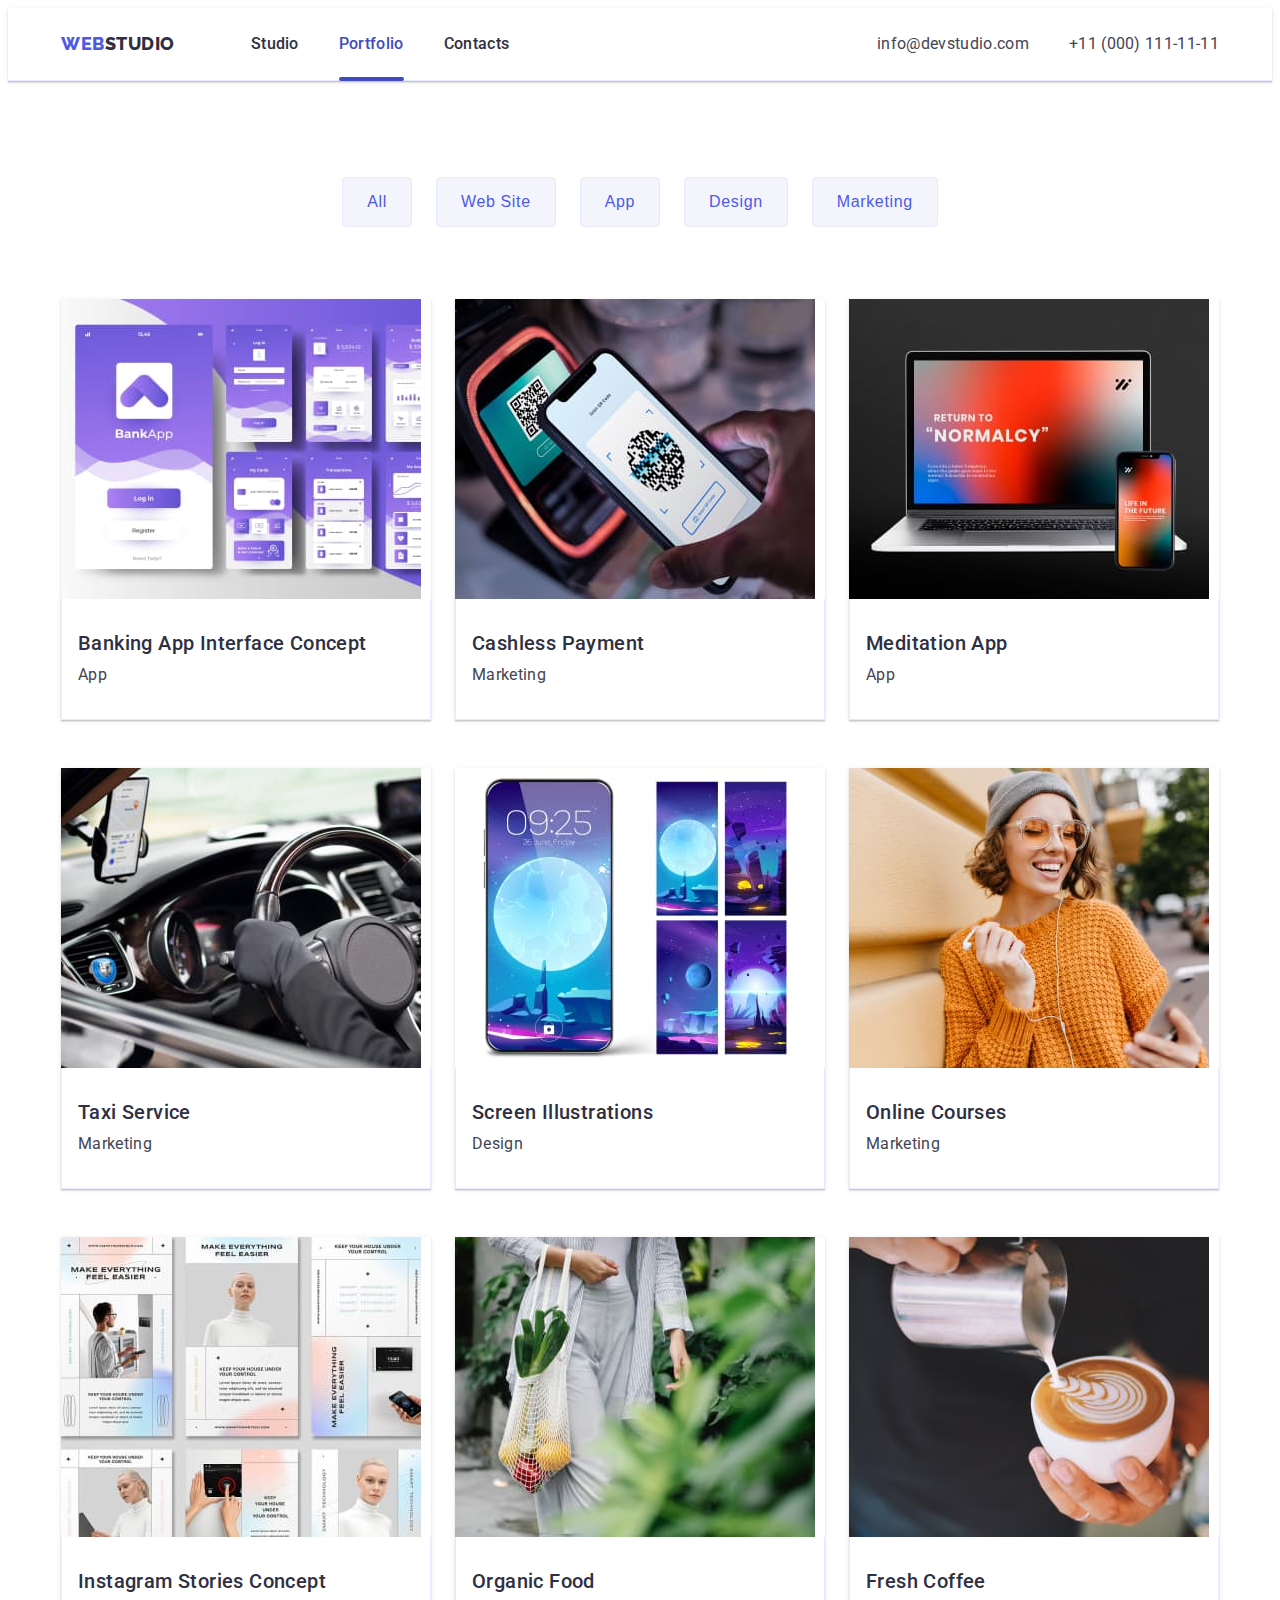
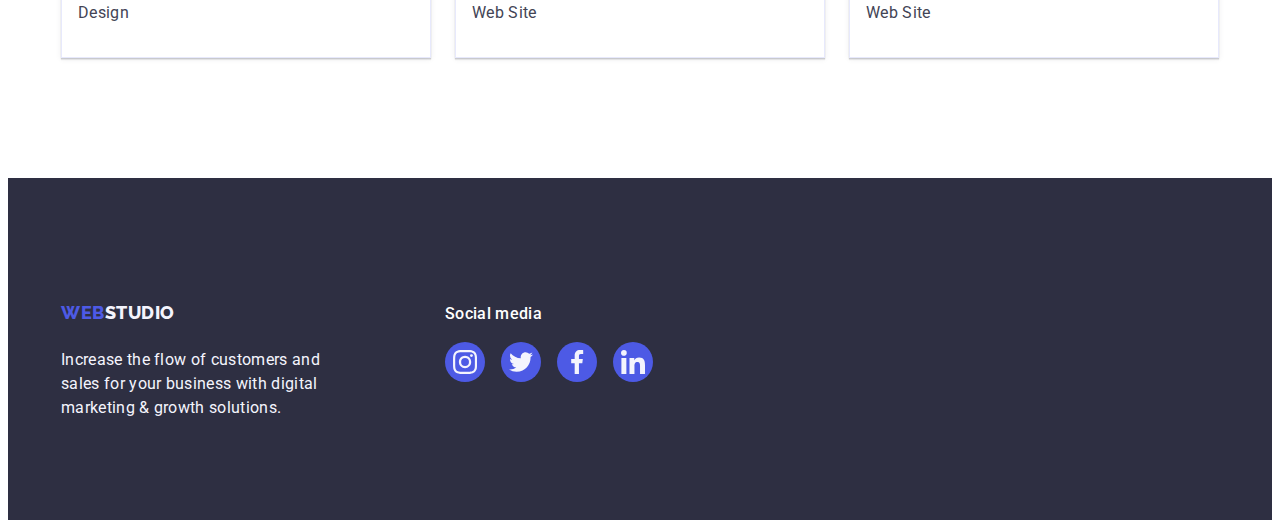
==== portfolio.html @ 73ee8907 "+" ====
<!DOCTYPE html>
<html lang="en">
  <head>
    <meta charset="UTF-8" />
    <meta name="viewport" content="width=device-width, initial-scale=1.0" />
    <title>Web Studio</title>
    <link rel="preconnect" href="https://fonts.googleapis.com" />
    <link rel="preconnect" href="https://fonts.gstatic.com" crossorigin />
    <link
      href="https://fonts.googleapis.com/css2?family=Raleway:wght@800&family=Roboto:wght@400;500;700&display=swap"
      rel="stylesheet"
    />
    <link
      rel="stylesheet"
      href="https://cdnjs.cloudflare.com/ajax/libs/modern-normalize/2.0.0/modern-normalize.min.css"
      integrity="sha512-4xo8blKMVCiXpTaLzQSLSw3KFOVPWhm/TRtuPVc4WG6kUgjH6J03IBuG7JZPkcWMxJ5huwaBpOpnwYElP/m6wg=="
      crossorigin="anonymous"
      referrerpolicy="no-referrer"
    />
    <link rel="stylesheet" href="css/styles.css" />
  </head>
  <body>
    <header class="header-content">
      <div class="container header-container">
        <nav class="header-navigation">
          <a href="./index.html" class="header-logo link"
            >Web<span class="header-logo-accent">Studio</span></a
          >
          <ul class="header-list list">
            <li class="header-list-item">
              <a href="./index.html" class="header-list-link link">Studio</a>
            </li>
            <li class="header-list-item">
              <a class="header-list-link link current" href="./portfolio.html"
                >Portfolio</a
              >
            </li>
            <li class="header-list-item">
              <a class="header-list-link link" href="">Contacts</a>
            </li>
          </ul>
        </nav>
        <address class="address-list-socials">
          <ul class="header-socials list">
            <li class="headr-socials-item">
              <a
                class="header-socials-link link"
                href="mailto:info@devstudio.com"
                >info@devstudio.com</a
              >
            </li>
            <li class="headr-socials-item">
              <a class="header-socials-link link" href="tel:+110001111111"
                >+11 (000) 111-11-11</a
              >
            </li>
          </ul>
        </address>
      </div>
    </header>
    <main>
      <section class="portfolio-content list">
        <div class="container">
          <h1 class="visually-hidden">Projects</h1>
          <ul class="projects-list list">
            <li>
              <button type="button" class="portfolio-item-link link">
                All
              </button>
            </li>
            <li>
              <button type="button" class="portfolio-item-link link">
                Web Site
              </button>
            </li>
            <li>
              <button type="button" class="portfolio-item-link link">
                App
              </button>
            </li>
            <li>
              <button type="button" class="portfolio-item-link link">
                Design
              </button>
            </li>
            <li>
              <button type="button" class="portfolio-item-link link">
                Marketing
              </button>
            </li>
          </ul>
          <ul class="projects list">
            <li class="projects-item list">
              <a href="" class="projects-link link">
                <div class="portfolio-cover">
                  <img
                    class="projects-content"
                    src="./images/Bank.jpg"
                    alt="Banking content"
                    width="360"
                  />
                  <p class="portfolio-cover-text">
                    14 Stylish and User-Friendly App Design Concepts · Task
                    Manager App · Calorie Tracker App · Exotic Fruit Ecommerce
                    App · Cloud Storage App
                  </p>
                </div>
                <div class="portfolio-card">
                  <h2 class="content-logo">Banking App Interface Concept</h2>
                  <p class="logo-info">App</p>
                </div>
              </a>
            </li>
            <li class="projects-item list">
              <a href="" class="projects-link link">
                <div class="portfolio-cover">
                  <img
                    class="projects-content"
                    src="./images/Payment.jpg"
                    alt="Payment"
                    width="360"
                  />
                  <p class="portfolio-cover-text">
                    14 Stylish and User-Friendly App Design Concepts · Task
                    Manager App · Calorie Tracker App · Exotic Fruit Ecommerce
                    App · Cloud Storage App
                  </p>
                </div>
                <div class="portfolio-card">
                  <h2 class="content-logo">Cashless Payment</h2>
                  <p class="logo-info">Marketing</p>
                </div>
              </a>
            </li>
            <li class="projects-item list">
              <a href="" class="projects-link link">
                <div class="portfolio-cover">
                  <img
                    class="projects-content"
                    src="./images/Meditation.jpg"
                    alt="Meditation App"
                    width="360"
                  />
                  <p class="portfolio-cover-text">
                    14 Stylish and User-Friendly App Design Concepts · Task
                    Manager App · Calorie Tracker App · Exotic Fruit Ecommerce
                    App · Cloud Storage App
                  </p>
                </div>
                <div class="portfolio-card">
                  <h2 class="content-logo">Meditation App</h2>
                  <p class="logo-info">App</p>
                </div>
              </a>
            </li>
            <li class="projects-item list">
              <a href="" class="projects-link link">
                <div class="portfolio-cover">
                  <img
                    class="projects-content"
                    src="./images/Taxi.jpg"
                    alt="Taxi Service"
                    width="360"
                  />
                  <p class="portfolio-cover-text">
                    14 Stylish and User-Friendly App Design Concepts · Task
                    Manager App · Calorie Tracker App · Exotic Fruit Ecommerce
                    App · Cloud Storage App
                  </p>
                </div>
                <div class="portfolio-card">
                  <h2 class="content-logo">Taxi Service</h2>
                  <p class="logo-info">Marketing</p>
                </div>
              </a>
            </li>
            <li class="projects-item list">
              <a href="" class="projects-link link">
                <div class="portfolio-cover">
                  <img
                    class="projects-content"
                    src="./images/Screen.jpg"
                    alt="Screen Illustrations"
                    width="360"
                  />
                  <p class="portfolio-cover-text">
                    14 Stylish and User-Friendly App Design Concepts · Task
                    Manager App · Calorie Tracker App · Exotic Fruit Ecommerce
                    App · Cloud Storage App
                  </p>
                </div>
                <div class="portfolio-card">
                  <h2 class="content-logo">Screen Illustrations</h2>
                  <p class="logo-info">Design</p>
                </div>
              </a>
            </li>
            <li class="projects-item list">
              <a href="" class="projects-link link">
                <div class="portfolio-cover">
                  <img
                    class="projects-content"
                    src="./images/Courses.jpg"
                    alt="Online Courses"
                    width="360"
                  />
                  <p class="portfolio-cover-text">
                    14 Stylish and User-Friendly App Design Concepts · Task
                    Manager App · Calorie Tracker App · Exotic Fruit Ecommerce
                    App · Cloud Storage App
                  </p>
                </div>
                <div class="portfolio-card">
                  <h2 class="content-logo">Online Courses</h2>
                  <p class="logo-info">Marketing</p>
                </div>
              </a>
            </li>
            <li class="projects-item list">
              <a href="" class="projects-link link">
                <div class="portfolio-cover">
                  <img
                    class="projects-content"
                    src="./images/Insta.jpg"
                    alt="Instagram Stories Concept"
                    width="360"
                  />
                  <p class="portfolio-cover-text">
                    14 Stylish and User-Friendly App Design Concepts · Task
                    Manager App · Calorie Tracker App · Exotic Fruit Ecommerce
                    App · Cloud Storage App
                  </p>
                </div>
                <div class="portfolio-card">
                  <h2 class="content-logo">Instagram Stories Concept</h2>
                  <p class="logo-info">Design</p>
                </div>
              </a>
            </li>
            <li class="projects-item list">
              <a href="" class="projects-link link">
                <div class="portfolio-cover">
                  <img
                    class="projects-content"
                    src="./images/Food.jpg"
                    alt="Organic Food"
                    width="360"
                  />
                  <p class="portfolio-cover-text">
                    14 Stylish and User-Friendly App Design Concepts · Task
                    Manager App · Calorie Tracker App · Exotic Fruit Ecommerce
                    App · Cloud Storage App
                  </p>
                </div>
                <div class="portfolio-card">
                  <h2 class="content-logo">Organic Food</h2>
                  <p class="logo-info">Web Site</p>
                </div>
              </a>
            </li>
            <li class="projects-item list">
              <a href="" class="projects-link link">
                <div class="portfolio-cover">
                  <img
                    class="projects-content"
                    src="./images/Coffee.jpg"
                    alt="Fresh Coffee"
                    width="360"
                  />
                  <p class="portfolio-cover-text">
                    14 Stylish and User-Friendly App Design Concepts · Task
                    Manager App · Calorie Tracker App · Exotic Fruit Ecommerce
                    App · Cloud Storage App
                  </p>
                </div>
                <div class="portfolio-card">
                  <h2 class="content-logo">Fresh Coffee</h2>
                  <p class="logo-info">Web Site</p>
                </div>
              </a>
            </li>
          </ul>
        </div>
      </section>
    </main>
    <footer class="footer">
      <div class="container footer-container">
        <div class="footer-main-container">
          <a href="./index.html" class="header-logo link"
            >Web<span class="footer-logo link">Studio</span></a
          >
          <p class="footer-down">
            Increase the flow of customers and sales for your business with
            digital marketing & growth solutions.
          </p>
        </div>
        <div class="social-media-block">
          <p class="social-logo">Social media</p>
          <ul class="social-media-list list">
            <li class="social-media-item">
              <a href="" class="social-media-link">
                <svg class="social-media-icon" width="24" height="24">
                  <use href="./images/icons.svg#icon-instagram-2"></use>
                </svg>
              </a>
            </li>
            <li class="social-media-item">
              <a href="" class="social-media-link">
                <svg class="social-media-icon" width="24" height="24">
                  <use href="./images/icons.svg#icon-twitter-1"></use>
                </svg>
              </a>
            </li>
            <li class="social-media-item">
              <a href="" class="social-media-link">
                <svg class="social-media-icon" width="24" height="24">
                  <use href="./images/icons.svg#icon-facebook-1"></use>
                </svg>
              </a>
            </li>
            <li class="social-media-item">
              <a href="" class="social-media-link">
                <svg class="social-media-icon" width="24" height="24">
                  <use href="./images/icons.svg#icon-linkedin-1"></use>
                </svg>
              </a>
            </li>
          </ul>
        </div>
      </div>
    </footer>
  </body>
</html>
---- css/styles.css ----
:root {
  --accent-color: #2e2f42;
  --item-color: #4d5ae5;
  --hero-color: #ffffff;
  --background-color: #f4f4fd;
  --address-color: #434455;
  --target-color: #404bbf;
  --border-color: #8e8f99;
}

p,
h1,
h2,
h3,
h4,
h5,
h6 {
  margin-top: 0;
  margin-bottom: 0;
}

ul,
ol {
  margin-top: 0;
  margin-bottom: 0;
  padding-left: 0;
}

img {
  display: block;
}

.visually-hidden {
  position: absolute;
  width: 1px;
  height: 1px;
  margin: -1px;
  border: 0;
  padding: 0;

  white-space: nowrap;
  clip-path: inset(100%);
  clip: rect(0 0 0 0);
  overflow: hidden;
}

.container {
  width: 100%;
  max-width: 1158px;
  padding: 0 15px;
  margin: 0 auto;
}

body {
  font-family: "Roboto", sans-serif;
  color: #434455;
  background-color: #fff;
}

.link {
  text-decoration: none;
}

.list {
  list-style: none;
}

.border-container {
  border-bottom: 1px solid #e7e9fc;
}

/*----------HEADER---------*/

.header-content {
  margin: 0 auto;
  width: 100%;
  max-width: 1440px;
  border-bottom: 1px solid #e7e9fc;
  box-shadow: 0px 1px 6px 0px rgba(46, 47, 66, 0.08),
    0px 1px 1px 0px rgba(46, 47, 66, 0.16),
    0px 2px 1px 0px rgba(46, 47, 66, 0.08);
}

.header-container {
  display: flex;
  align-items: center;
}

.header-navigation {
  display: flex;
  align-items: center;
}

.header-list {
  display: flex;
  gap: 40px;
}

.header-list-item {
  width: calc((100% - 40 * 2) / 3);
}

.header-logo {
  color: var(--item-color);
  font-size: 18px;
  font-weight: 800;
  font-family: "Raleway", sans-serif;
  line-height: 1.17;
  letter-spacing: 0.03em;
  text-transform: uppercase;
  margin-right: 76px;
  padding: 24px 0;
  display: block;
}

.header-logo-accent {
  color: var(--accent-color);
}

.current {
  position: relative;
  color: var(--target-color);
  transition: color 250ms cubic-bezier(0.4, 0, 0.2, 1);
}

.current::after {
  content: "";
  position: absolute;
  bottom: -1px;
  left: 0;
  width: 100%;
  height: 4px;
  border-radius: 2px;
  background-color: var(--target-color);
}

.header-list-link {
  color: var(--accent-color);
  font-size: 16px;
  font-weight: 500;
  line-height: 1.5;
  letter-spacing: 0.02em;
  display: block;
  padding-bottom: 24px;
  padding-top: 24px;
  transition: color 250ms cubic-bezier(0.4, 0, 0.2, 1);
}

.header-list-link:hover,
.header-list-link:focus {
  color: var(--target-color);
}

.header-list-link:is(:hover, :focus),
.current {
  color: var(--target-color);
}

.address-list-socials {
  font-style: normal;
}

.header-socials {
  display: flex;
  gap: 40px;
}

.header-socials-link {
  color: var(--address-color);
  font-size: 16px;
  font-weight: 400;
  line-height: 1.5;
  letter-spacing: 0.02em;
  padding: 24px 0;
  display: block;
  transition: color 250ms cubic-bezier(0.4, 0, 0.2, 1);
}

.header-socials-link:hover,
.header-socials-link:focus {
  color: #404bbf;
}

.address-list-socials {
  margin-left: auto;
}

/*----------HERO---------*/

.hero {
  background-color: var(--accent-color);
  margin: 0 auto;
  width: 100%;
  max-width: 1440px;
  padding-top: 188px;
  padding-bottom: 188px;
  background-image: linear-gradient(
      rgba(46, 47, 66, 0.7),
      rgba(46, 47, 66, 0.7)
    ),
    url(../images/people-office1.jpg);
  background-repeat: no-repeat;
  background-position: center;
  background-size: cover;
}

.hero-title {
  color: var(--hero-color);
  text-align: center;
  font-size: 56px;
  font-weight: 700;
  line-height: 1.07;
  letter-spacing: 0.02em;
  margin: 0 auto;
  width: 100%;
  max-width: 496px;
  margin-bottom: 48px;
}
.hero-btn {
  color: var(--hero-color);
  font-size: 16px;
  font-family: inherit;
  font-weight: 500;
  line-height: 1.5;
  letter-spacing: 0.04em;
  cursor: pointer;
  background-color: var(--item-color);
  padding: 16px 32px;
  border-radius: 4px;
  display: block;
  margin: 0 auto;
  border: none;
  min-width: 169px;
  transition: background-color 250ms cubic-bezier(0.4, 0, 0.2, 1);
}

.hero-btn:hover,
.hero-btn:focus {
  background-color: var(--target-color);
}

/*----------Advantages---------*/

.advantages {
  background-color: var(--hero-color);
  padding: 120px 0;
}

.advantages-block {
  width: 264px;
  height: 112px;
  border-radius: 4px;
  background-color: var(--background-color);
  margin-bottom: 8px;
  display: flex;
  align-items: center;
  justify-content: center;
}

.advantages-icon {
  fill: var(--accent-color);
}

.advantages-item {
  width: calc((100% - 24px * 3) / 4);
}

.head-list {
  display: flex;
  gap: 24px;
}

.advantages-subtitle {
  color: var(--accent-color);
  font-size: 20px;
  font-weight: 500;
  line-height: 1.2;
  letter-spacing: 0.02em;
  margin-bottom: 8px;
}
.advantages-item-text {
  color: #434455;
  font-size: 16px;
  line-height: 1.5;
  letter-spacing: 0.02em;
}

/*----------Content---------*/

.content-item {
  padding-bottom: 120px;
}

.webcontent-title {
  color: var(--accent-color);
  text-align: center;
  font-size: 36px;
  font-weight: 700;
  line-height: 1.11;
  letter-spacing: 0.02em;
  text-transform: capitalize;
  margin-bottom: 72px;
}

.content-list {
  display: flex;
  gap: 24px;
}

.content-list-img {
  width: calc(100% - 24px * 2) / 3;
}

/* -----TEAM----- */

.our-team {
  background-color: var(--background-color);
  padding-top: 120px;
  padding-bottom: 120px;
}

.team {
  display: flex;
  gap: 24px;
}

.our-team-item {
  width: 40px;
  height: 40px;
}

.our-team-link:hover,
.our-team-link:focus {
  background-color: var(--target-color);
}

.our-team-link {
  width: 100%;
  height: 100%;
  display: flex;
  align-items: center;
  justify-content: center;
  background-color: var(--item-color);
  border-radius: 50%;
  transition: background-color 250ms cubic-bezier(0.4, 0, 0.2, 1);
}

.our-team-icon {
  fill: var(--background-color);
}

.list-team-info {
  background-color: #ffffff;
  border-radius: 0px 0px 4px 4px;
  width: calc((100% - 24px * 3) / 4);
  box-shadow: 0px 2px 1px 0px rgba(46, 47, 66, 0.08),
    0px 1px 1px 0px rgba(46, 47, 66, 0.16),
    0px 1px 6px 0px rgba(46, 47, 66, 0.08);
}

.team-list-item {
  color: var(--accent-color);
  text-align: center;
  font-size: 20px;
  font-weight: 500;
  line-height: 1.2;
  letter-spacing: 0.02em;
  margin-bottom: 8px;
}
.team-item {
  color: #434455;
  text-align: center;
  font-size: 16px;
  line-height: 1.5;
  letter-spacing: 0.02em;
  margin-bottom: 8px;
}

.list-team {
  padding: 32px 0;
  align-items: center;
  justify-content: center;
}

.team-list-icons {
  display: flex;
  gap: 24px;
  justify-content: center;
}

/* -----Customers----- */

.customers {
  background-color: var(--hero-color);
  padding-top: 120px;
  padding-bottom: 120px;
}

.customers-logo {
  color: var(--accent-color);
  text-align: center;
  font-size: 36px;
  font-style: normal;
  font-weight: 700;
  line-height: 1.11;
  letter-spacing: 0.02em;
  text-transform: capitalize;
  margin-bottom: 72px;
}

.customers-container {
  width: 168px;
  height: 88px;
  border-radius: 4px;
  border: 1px solid #8e8f99;
}

.customers-list {
  display: flex;
  gap: 24px;
  width: calc(100% - 24px * 5) / 6;
}

.customers-item {
  width: 168px;
  height: 88px;
}

.customers-link {
  color: var(--border-color);
  width: 100%;
  height: 100%;
  display: flex;
  align-items: center;
  justify-content: center;
  border-radius: 4px;
  border: 1px solid var(--border-color);
  transition: border-color 250ms cubic-bezier(0.4, 0, 0.2, 1),
    color 250ms cubic-bezier(0.4, 0, 0.2, 1);
}

.customers-icon {
  fill: currentColor;
  transition: fill 250ms;
  animation-timing-function: cubic-bezier(0.4, 0, 0.2, 1);
}

.customers-link:is(:hover, :focus) .customers-icon {
  fill: var(--target-color);
}

.customers-link:hover,
.customers-link:focus {
  color: var(--target-color);
  border-color: var(--target-color);
}
.customers-icon {
  fill: currentColor;
}

/* -----FOOTER----- */

.footer {
  background-color: var(--accent-color);
  padding-top: 100px;
  padding-bottom: 100px;
}

.social-logo {
  color: var(--hero-color);
  font-size: 16px;
  font-style: normal;
  font-weight: 500;
  line-height: 1.5;
  letter-spacing: 0.02em;
  margin-bottom: 16px;
}

.social-media-list {
  display: flex;
  gap: 16px;
}

.social-media-link {
  width: 100%;
  height: 100%;
  display: flex;
  align-items: center;
  justify-content: center;
  border-radius: 50%;
  background-color: var(--item-color);
  transition: background-color 250ms cubic-bezier(0.4, 0, 0.2, 1);
}

.social-media-link:hover,
.social-media-link:focus {
  background-color: #31d0aa;
}

.social-media-item {
  width: 40px;
  height: 40px;
}
.social-media-icon {
  fill: var(--background-color);
}

.header-logo {
  display: inline-block;
}

.footer-logo {
  color: var(--background-color);
  font-size: 18px;
  font-family: Raleway;
  font-weight: 800;
  line-height: 1.16;
  letter-spacing: 0.03em;
  text-transform: uppercase;
}

.footer-down {
  color: var(--background-color);
  font-size: 16px;
  line-height: 1.5;
  letter-spacing: 0.02em;
  max-width: 264px;
}

.footer-container {
  display: flex;
  align-items: baseline;
}

.footer-main-container {
  display: block;
  margin-right: 120px;
}

/*----------Portfolio---------*/

.portfolio-content {
  padding-top: 96px;
  padding-bottom: 120px;
}

/* -----Projects----- */

.projects-list {
  display: flex;
  gap: 24px;
  margin-bottom: 72px;
  justify-content: center;
}

.portfolio-cover {
  position: relative;
  overflow: hidden;
}

.portfolio-cover:hover .portfolio-cover-text {
  transform: translateY(0%);
}

.portfolio-cover-text {
  color: var(--background-color);
  top: 0;
  left: 0;
  height: 100%;
  padding: 40px 32px;
  font-size: 16px;
  font-style: normal;
  font-weight: 400;
  line-height: 1.5;
  letter-spacing: 0.02em;
  position: absolute;
  background-color: var(--item-color);
  transform: translateY(100%);
  transition: transform 250ms cubic-bezier(0.4, 0, 0.2, 1);
}

.portfolio-item-link {
  color: var(--item-color);
  text-align: center;
  font-size: 16px;
  font-style: normal;
  font-weight: 500;
  line-height: 1.5;
  letter-spacing: 0.04em;
  cursor: pointer;
  background-color: var(--background-color);
  border: 1px solid #e7e9fc;
  display: block;
  padding: 12px 24px;
  border-radius: 4px;
  transition: color 250ms cubic-bezier(0.4, 0, 0.2, 1),
    background-color 250ms cubic-bezier(0.4, 0, 0.2, 1),
    border-color 250ms cubic-bezier(0.4, 0, 0.2, 1),
    box-shadow 250ms cubic-bezier(0.4, 0, 0.2, 1);
}

.portfolio-item-link:hover,
.portfolio-item-link:focus {
  color: #ffffff;
  background-color: #404bbf;
  border: 1px solid transparent;
  box-shadow: 0px 3px 1px rgba(0, 0, 0, 0.1), 0px 2px 1px rgba(0, 0, 0, 0.08),
    0px 2px 2px rgba(0, 0, 0, 0.12);
}

.projects-item {
  background-color: #fff;
  width: calc((100% - 48px) / 3);
  box-shadow: 0px 2px 1px 0px rgba(46, 47, 66, 0.08),
    0px 1px 1px 0px rgba(46, 47, 66, 0.16),
    0px 1px 6px 0px rgba(46, 47, 66, 0.08);
}
.content-logo {
  color: var(--accent-color);
  font-size: 20px;
  font-weight: 500;
  line-height: 1.2;
  letter-spacing: 0.02em;
  margin-bottom: 8px;
}
.logo-info {
  color: var(--address-color);
  font-size: 16px;
  font-weight: 400;
  line-height: 1.5;
  letter-spacing: 0.02em;
}

.projects {
  display: flex;
  flex-wrap: wrap;
  gap: 48px 24px;
}

.projects-link {
  display: block;
  transition: box-shadow 250ms cubic-bezier(0.4, 0, 0.2, 1);
}

.projects-link:hover,
.projects-link:focus {
  transform: translateY(0%);
  box-shadow: 0px 1px 6px rgba(46, 47, 66, 0.08),
    0px 1px 1px rgba(46, 47, 66, 0.16), 0px 2px 1px rgba(46, 47, 66, 0.08);
}

.projects-link:focus .portfolio-cover-text {
  transform: translateY(0%);
}

.portfolio-card {
  padding: 32px 16px;
  border: 1px solid #e7e9fc;
  border-top: none;
}

/* -----Modal----- */

.backdrop {
  position: fixed;
  width: 100%;
  height: 100%;
  top: 0;
  background-color: rgba(46, 47, 66, 0.4);
  transition: opacity 250ms cubic-bezier(0.4, 0, 0.2, 1),
    visibility 250ms cubic-bezier(0.4, 0, 0.2, 1);
}

.modal {
  width: 408px;
  min-height: 584px;
  background-color: #fcfcfc;
  border-radius: 4px;
  box-shadow: 0px 2px 1px 0px rgba(0, 0, 0, 0.2),
    0px 1px 3px 0px rgba(0, 0, 0, 0.12), 0px 1px 1px 0px rgba(0, 0, 0, 0.14);
  position: absolute;
  top: 50%;
  left: 50%;
  transform: translate(-50%, -50%) scaleY(1);
  transition: transform 250ms cubic-bezier(0.4, 0, 0.2, 1);
}

.backdrop.is-hidden .modal {
  transform: translate(-50%, -50%) scaleY(0);
}

.modal-close-btn {
  background-color: #e7e9fc;
  border: 1px solid rgba(0, 0, 0, 0.1);
  border: none;
  position: absolute;
  padding: 0;
  width: 24px;
  height: 24px;
  top: 24px;
  right: 24px;
  display: flex;
  align-items: center;
  justify-content: center;
  border-radius: 50%;
  cursor: pointer;
  transition: background-color 250ms cubic-bezier(0.4, 0, 0.2, 1),
    border 250ms cubic-bezier(0.4, 0, 0.2, 1);
}

.modal-close-icon {
  fill: var(--accent-color);
  transition: background-color 250ms;
  animation-timing-function: cubic-bezier(0.4, 0, 0.2, 1);
  transition: fill 250ms cubic-bezier(0.4, 0, 0.2, 1);
}

.modal-close-btn:is(:hover, :focus) .modal-close-icon {
  fill: var(--hero-color);
}

.modal-close-btn:is(:hover, :focus) {
  background-color: var(--target-color);
  border: none;
}

.is-hidden {
  opacity: 0;
  visibility: hidden;
  pointer-events: none;
}
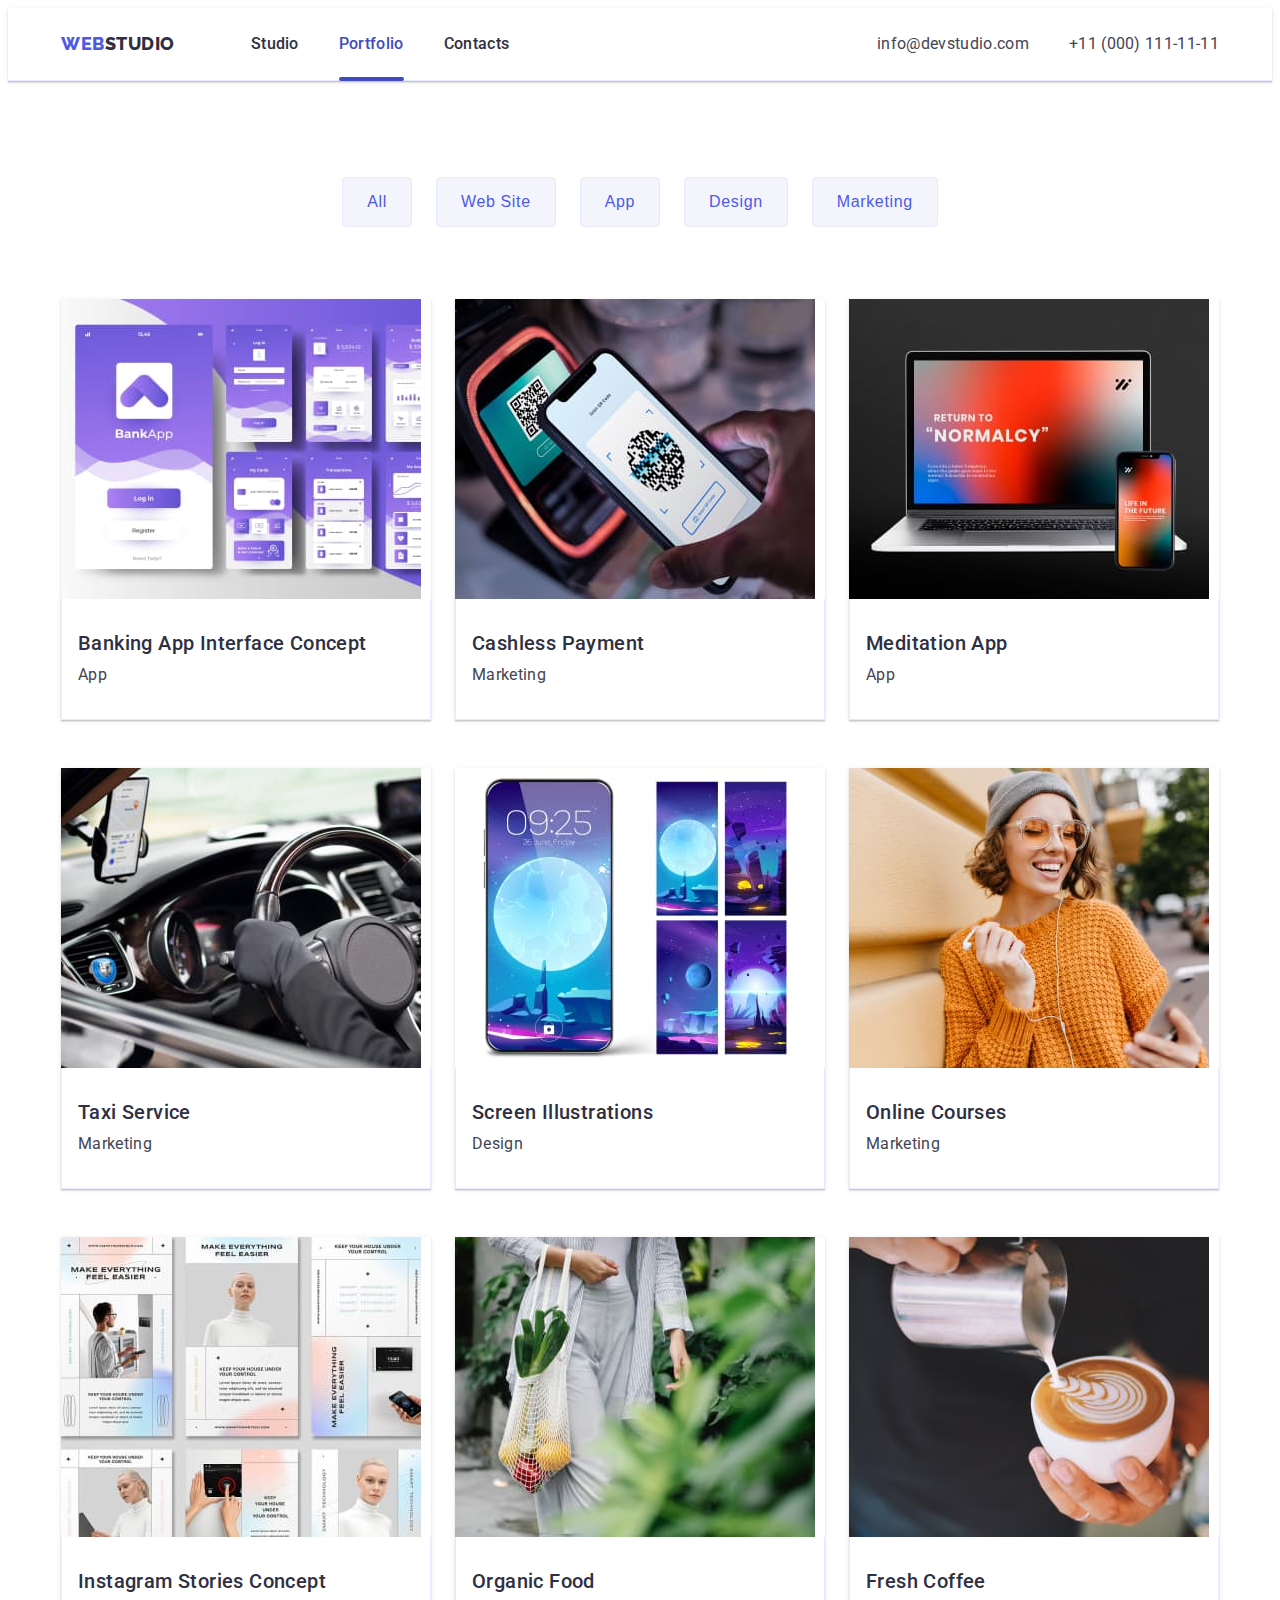
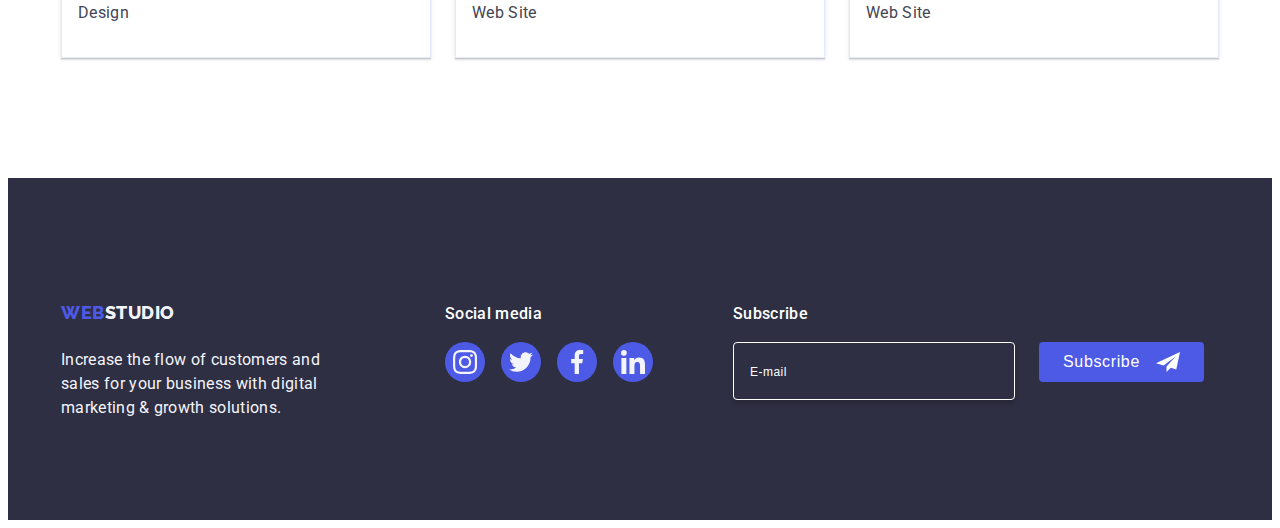
==== commit 9f1317d9: "+" ====
--- a/portfolio.html
+++ b/portfolio.html
@@ -327,6 +327,25 @@
             </li>
           </ul>
         </div>
+        <div class="footer-subscribe">
+          <p class="footer-text">Subscribe</p>
+          <form class="footer-form">
+            <label aria-label="email">
+              <input
+                type="email"
+                name="footer-email"
+                class="footer-input"
+                placeholder="E-mail"
+              />
+            </label>
+            <button type="submit" class="footer-form-btn">
+              Subscribe
+              <svg class="subscribe-icon" width="24" height="24">
+                <use href="./images/icons.svg#icon-subscribe"></use>
+              </svg>
+            </button>
+          </form>
+        </div>
       </div>
     </footer>
   </body>
--- a/css/styles.css
+++ b/css/styles.css
@@ -72,9 +72,6 @@
 /*----------HEADER---------*/
 
 .header-content {
-  margin: 0 auto;
-  width: 100%;
-  max-width: 1440px;
   border-bottom: 1px solid #e7e9fc;
   box-shadow: 0px 1px 6px 0px rgba(46, 47, 66, 0.08),
     0px 1px 1px 0px rgba(46, 47, 66, 0.16),
@@ -418,12 +415,11 @@
 .customers-list {
   display: flex;
   gap: 24px;
-  width: calc(100% - 24px * 5) / 6;
 }
 
 .customers-item {
-  width: 168px;
   height: 88px;
+  width: calc((100% - 24px * 5) / 6);
 }
 
 .customers-link {
@@ -505,8 +501,20 @@
   fill: var(--background-color);
 }
 
-.header-logo {
+.social-media-block {
+  margin-right: 80px;
+}
+
+.header-logo-footer {
   display: inline-block;
+  color: var(--item-color);
+  font-size: 18px;
+  font-weight: 800;
+  font-family: "Raleway", sans-serif;
+  line-height: 1.17;
+  letter-spacing: 0.03em;
+  text-transform: uppercase;
+  margin-bottom: 17.5px;
 }
 
 .footer-logo {
@@ -537,6 +545,71 @@
   margin-right: 120px;
 }
 
+.footer-text {
+  color: var(--white, #fff);
+  font-size: 16px;
+  font-weight: 500;
+  line-height: 1.5;
+  letter-spacing: 0.02em;
+  margin-bottom: 16px;
+}
+
+.footer-form {
+  display: flex;
+}
+
+.footer-subscribe {
+  flex-grow: 1;
+}
+
+.footer-input {
+  width: 264px;
+  height: 40px;
+  padding: 8px 0 8px 16px;
+  background-color: transparent;
+  border-radius: 4px;
+  border: 1px solid #fff;
+  box-shadow: 0px 4px 4px 0px rgba(0, 0, 0, 0.15);
+  margin-right: 24px;
+}
+
+.footer-input::placeholder {
+  color: var(--white, #fff);
+  font-size: 12px;
+  font-weight: 400;
+  line-height: 2;
+  letter-spacing: 0.04em;
+}
+
+.footer-form-btn {
+  padding: 8px 24px;
+  color: #fff;
+  text-align: center;
+  font-size: 16px;
+  letter-spacing: 0.04em;
+  font-weight: 500;
+  line-height: 1.5;
+  border-radius: 4px;
+  background: #4d5ae5;
+  height: 40px;
+  min-width: 165px;
+  display: flex;
+  justify-content: center;
+  align-items: center;
+  cursor: pointer;
+  border: none;
+}
+
+.footer-form-btn:is(:hover, :focus) {
+  background-color: var(--target-color);
+  transition: background-color 250ms cubic-bezier(0.4, 0, 0.2, 1);
+}
+
+.subscribe-icon {
+  margin-left: 16px;
+  fill: var(--hero-color);
+}
+
 /*----------Portfolio---------*/
 
 .portfolio-content {
@@ -556,10 +629,6 @@
 .portfolio-cover {
   position: relative;
   overflow: hidden;
-}
-
-.portfolio-cover:hover .portfolio-cover-text {
-  transform: translateY(0%);
 }
 
 .portfolio-cover-text {
@@ -649,7 +718,7 @@
     0px 1px 1px rgba(46, 47, 66, 0.16), 0px 2px 1px rgba(46, 47, 66, 0.08);
 }
 
-.projects-link:focus .portfolio-cover-text {
+.projects-link:is(:hover, :focus) .portfolio-cover-text {
   transform: translateY(0%);
 }
 
@@ -683,6 +752,7 @@
   left: 50%;
   transform: translate(-50%, -50%) scaleY(1);
   transition: transform 250ms cubic-bezier(0.4, 0, 0.2, 1);
+  padding: 72px 24px 24px 24px;
 }
 
 .backdrop.is-hidden .modal {
@@ -711,7 +781,6 @@
 .modal-close-icon {
   fill: var(--accent-color);
   transition: background-color 250ms;
-  animation-timing-function: cubic-bezier(0.4, 0, 0.2, 1);
   transition: fill 250ms cubic-bezier(0.4, 0, 0.2, 1);
 }
 
@@ -729,3 +798,149 @@
   visibility: hidden;
   pointer-events: none;
 }
+
+.modal-title {
+  color: var(--navyblue, #2e2f42);
+  text-align: center;
+  font-size: 16px;
+  font-weight: 500;
+  line-height: 1.5;
+  letter-spacing: 0.02em;
+  max-width: 360px;
+  margin-bottom: 16px;
+}
+
+.modal-field {
+  margin-bottom: 8px;
+}
+
+.modal-input {
+  width: 100%;
+  height: 58px;
+  border-radius: 4px;
+  border: 1px solid var(--accent-color, rgba(46, 47, 66, 0.4));
+  padding: 0 38px;
+  background-color: transparent;
+  outline: transparent;
+}
+
+.modal-input:focus {
+  border-color: var(--item-color);
+  transition: border-color 250ms cubic-bezier(0.4, 0, 0.2, 1);
+}
+
+.modal-input:focus + .modal-input-icon {
+  fill: var(--item-color);
+  transition: fill 250ms cubic-bezier(0.4, 0, 0.2, 1);
+}
+
+.modal-input::placeholder {
+  color: var(--lightslate, #8e8f99);
+  font-size: 12px;
+  font-weight: 400;
+  line-height: 1.17;
+  letter-spacing: 0.04em;
+}
+
+.input-label {
+  color: var(--border-color);
+  font-size: 12px;
+  font-weight: 400;
+  line-height: 1.17;
+  letter-spacing: 0.04em;
+  display: inline-block;
+  margin-bottom: 4px;
+}
+
+.modal-input-icon {
+  position: absolute;
+  left: 16px;
+  top: 50%;
+  transform: translateY(-50%);
+}
+
+.input-wrap {
+  position: relative;
+}
+
+.modal-textarea {
+  width: 100%;
+  height: 120px;
+  border-radius: 4px;
+  border: 1px solid var(--accent-color, rgba(46, 47, 66, 0.4));
+  padding: 8px 0 0 16px;
+  background-color: transparent;
+  outline: transparent;
+  resize: none;
+}
+
+.modal-textarea::placeholder {
+  color: var(--navyblue-modal, rgba(46, 47, 66, 0.4));
+  font-size: 12px;
+  font-weight: 400;
+  line-height: 1.17;
+  letter-spacing: 0.04em;
+}
+
+.modal-textarea:focus {
+  border-color: var(--item-color);
+  transition: border-color 250ms cubic-bezier(0.4, 0, 0.2, 1);
+}
+
+.check-text {
+  color: var(--border-color);
+  font-size: 12px;
+  font-weight: 400;
+  line-height: 1.17;
+  letter-spacing: 0.04em;
+  display: block;
+  margin-bottom: 24px;
+}
+
+.privacy-link {
+  color: var(--item-color);
+}
+
+.check-text span {
+  width: 16px;
+  height: 16px;
+  display: inline-flex;
+  align-items: center;
+  justify-content: center;
+  border-radius: 2px;
+  border: 1px solid var(--accent-color, rgba(46, 47, 66, 0.4));
+  margin-right: 8px;
+  fill: transparent;
+}
+
+.modal-check:checked + .check-text span {
+  background-color: var(--target-color);
+  border: none;
+  fill: var(--background-color);
+}
+
+.modal-link-btn {
+  width: 169px;
+  height: 56px;
+  margin: 0 auto;
+  display: block;
+  align-items: center;
+  justify-content: center;
+  padding: 16px 32px;
+  color: var(--white, #fff);
+  text-align: center;
+  font-size: 16px;
+  font-weight: 500;
+  line-height: 1.5;
+  letter-spacing: 0.04em;
+  background-color: var(--item-color);
+  border-radius: 4px;
+  box-shadow: 0px 4px 4px 0px rgba(0, 0, 0, 0.15);
+  border: none;
+  cursor: pointer;
+}
+
+.modal-link-btn:is(:hover, :focus) {
+  background-color: var(--target-color);
+  transition: background-color 250ms cubic-bezier(0.4, 0, 0.2, 1);
+}
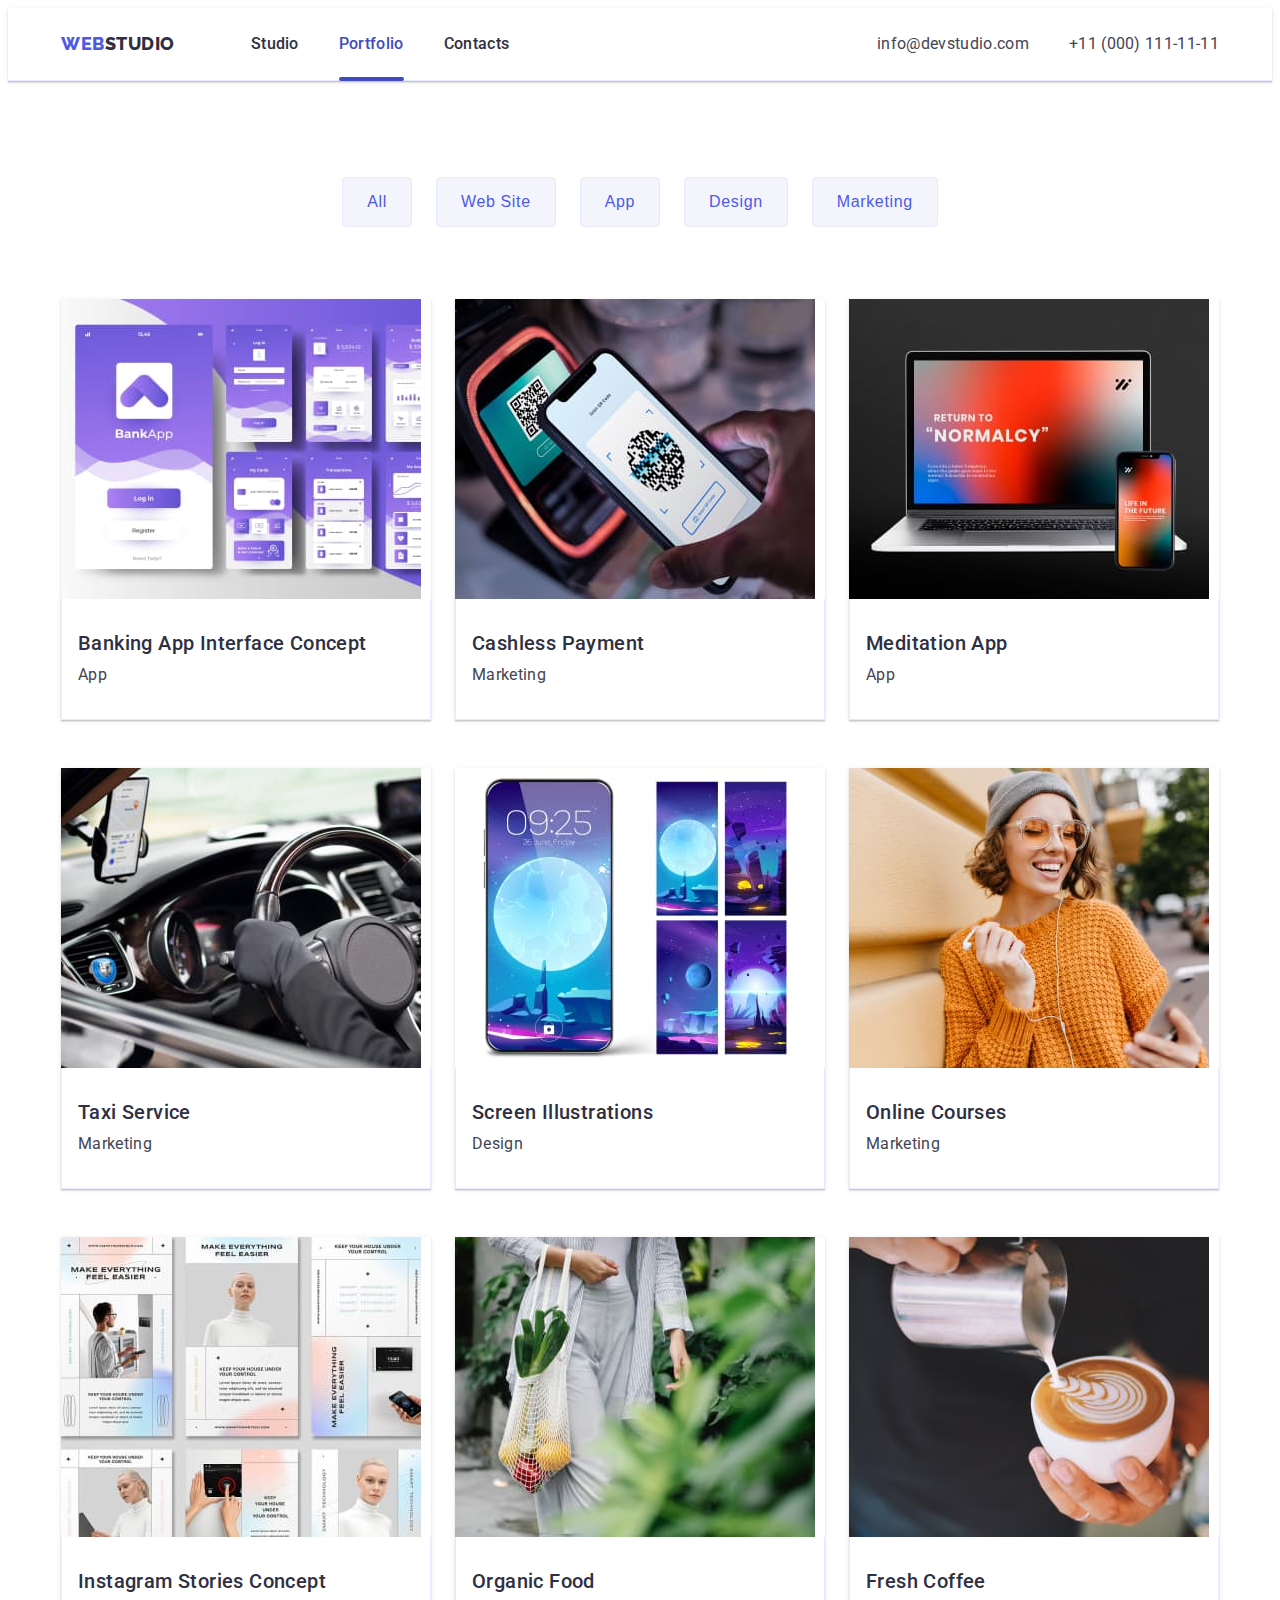
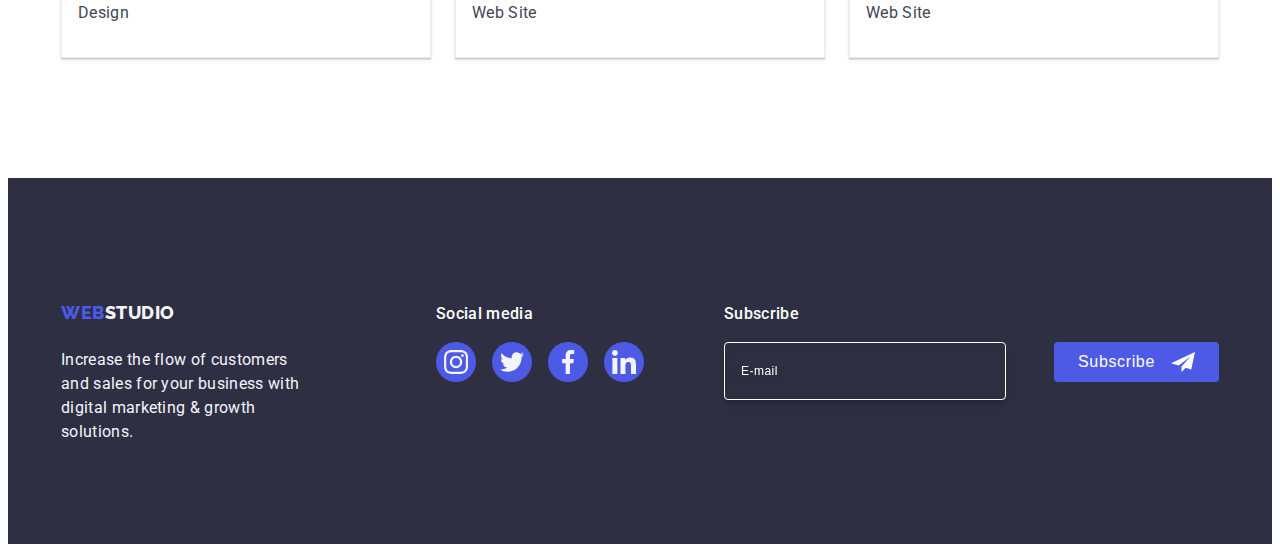
==== commit 174aa449: "+" ====
--- a/portfolio.html
+++ b/portfolio.html
@@ -330,7 +330,7 @@
         <div class="footer-subscribe">
           <p class="footer-text">Subscribe</p>
           <form class="footer-form">
-            <label aria-label="email">
+            <label aria-label="email" class="footer-subscribe-label">
               <input
                 type="email"
                 name="footer-email"
--- a/css/styles.css
+++ b/css/styles.css
@@ -556,6 +556,7 @@
 
 .footer-form {
   display: flex;
+  gap: 24px;
 }
 
 .footer-subscribe {
@@ -563,22 +564,23 @@
 }
 
 .footer-input {
+  font-size: 12px;
+  font-weight: 400;
+  line-height: 2;
+  letter-spacing: 0.04em;
   width: 264px;
   height: 40px;
   padding: 8px 0 8px 16px;
   background-color: transparent;
   border-radius: 4px;
-  border: 1px solid #fff;
+  border: 1px solid var(--hero-color);
   box-shadow: 0px 4px 4px 0px rgba(0, 0, 0, 0.15);
   margin-right: 24px;
+  filter: drop-shadow(0px 4px 4px rgba(0, 0, 0, 0.15));
 }
 
 .footer-input::placeholder {
-  color: var(--white, #fff);
-  font-size: 12px;
-  font-weight: 400;
-  line-height: 2;
-  letter-spacing: 0.04em;
+  color: var(--hero-color);
 }
 
 .footer-form-btn {
@@ -810,18 +812,15 @@
   margin-bottom: 16px;
 }
 
-.modal-field {
-  margin-bottom: 8px;
-}
-
 .modal-input {
   width: 100%;
-  height: 58px;
-  border-radius: 4px;
-  border: 1px solid var(--accent-color, rgba(46, 47, 66, 0.4));
+  height: 40px;
+  border-radius: 4px;
+  border: 1px solid rgba(46, 47, 66, 0.4);
   padding: 0 38px;
   background-color: transparent;
   outline: transparent;
+  transition: border-color 250ms cubic-bezier(0.4, 0, 0.2, 1);
 }
 
 .modal-input:focus {
@@ -834,7 +833,8 @@
   transition: fill 250ms cubic-bezier(0.4, 0, 0.2, 1);
 }
 
-.modal-input::placeholder {
+.modal-input::placeholder,
+.modal-textarea::placeholder {
   color: var(--lightslate, #8e8f99);
   font-size: 12px;
   font-weight: 400;
@@ -848,7 +848,7 @@
   font-weight: 400;
   line-height: 1.17;
   letter-spacing: 0.04em;
-  display: inline-block;
+  display: block;
   margin-bottom: 4px;
 }
 
@@ -861,30 +861,24 @@
 
 .input-wrap {
   position: relative;
+  margin-bottom: 16px;
 }
 
 .modal-textarea {
+  padding: 8px 16px;
   width: 100%;
   height: 120px;
   border-radius: 4px;
   border: 1px solid var(--accent-color, rgba(46, 47, 66, 0.4));
-  padding: 8px 0 0 16px;
   background-color: transparent;
   outline: transparent;
   resize: none;
-}
-
-.modal-textarea::placeholder {
-  color: var(--navyblue-modal, rgba(46, 47, 66, 0.4));
-  font-size: 12px;
-  font-weight: 400;
-  line-height: 1.17;
-  letter-spacing: 0.04em;
+  border: 1px solid rgba(46, 47, 66, 0.4);
+  transition: border-color 250ms cubic-bezier(0.4, 0, 0.2, 1);
 }
 
 .modal-textarea:focus {
   border-color: var(--item-color);
-  transition: border-color 250ms cubic-bezier(0.4, 0, 0.2, 1);
 }
 
 .check-text {
@@ -920,7 +914,7 @@
 }
 
 .modal-link-btn {
-  width: 169px;
+  min-width: 169px;
   height: 56px;
   margin: 0 auto;
   display: block;
@@ -938,9 +932,24 @@
   box-shadow: 0px 4px 4px 0px rgba(0, 0, 0, 0.15);
   border: none;
   cursor: pointer;
+  transition: background-color 250ms cubic-bezier(0.4, 0, 0.2, 1);
 }
 
 .modal-link-btn:is(:hover, :focus) {
   background-color: var(--target-color);
-  transition: background-color 250ms cubic-bezier(0.4, 0, 0.2, 1);
-}
+}
+
+.modal-field-textarea {
+  margin-bottom: 16px;
+}
+
+.modal-checkbox {
+  margin-bottom: 24px;
+}
+
+.modal-privacy {
+  border: 1px solid rgba(46, 47, 66, 0.4);
+  transition: background-color 250ms cubic-bezier(0.4, 0, 0.2, 1),
+    border 250ms cubic-bezier(0.4, 0, 0.2, 1),
+    fill 250ms cubic-bezier(0.4, 0, 0.2, 1);
+}
